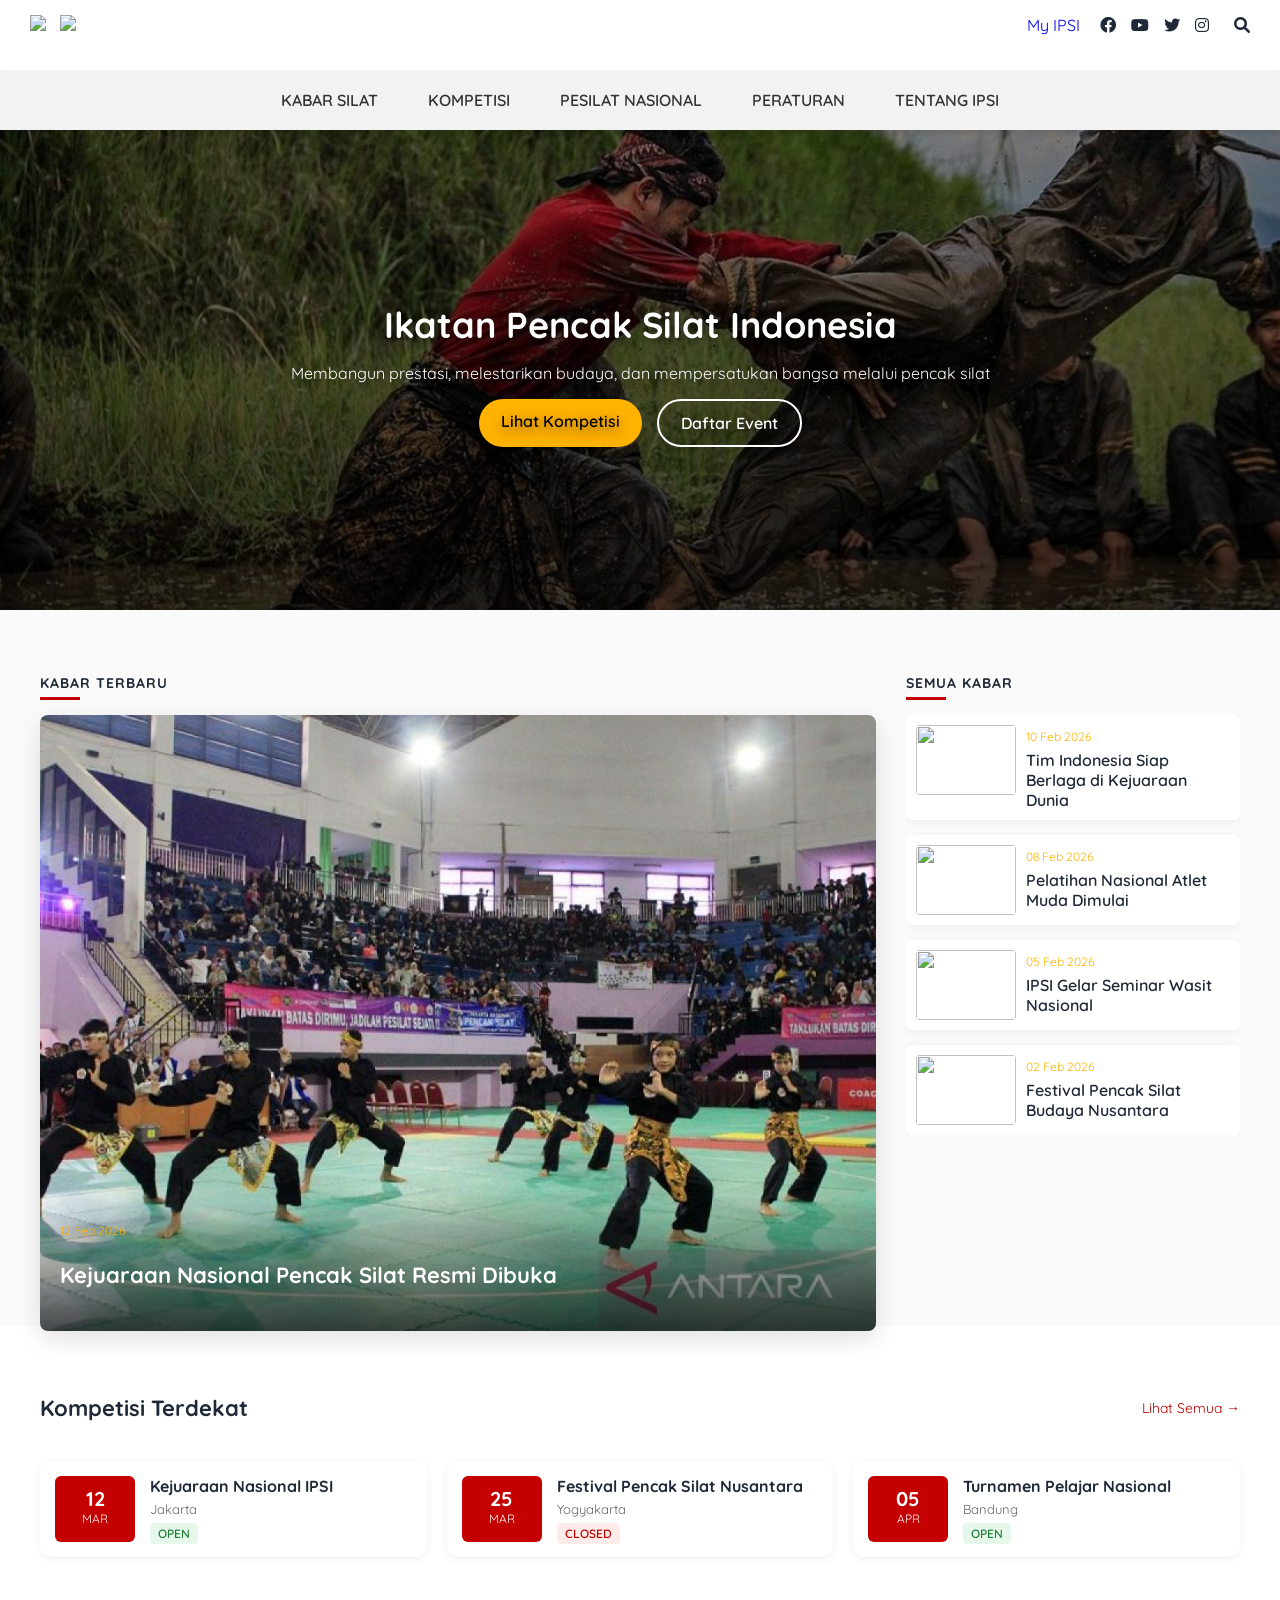
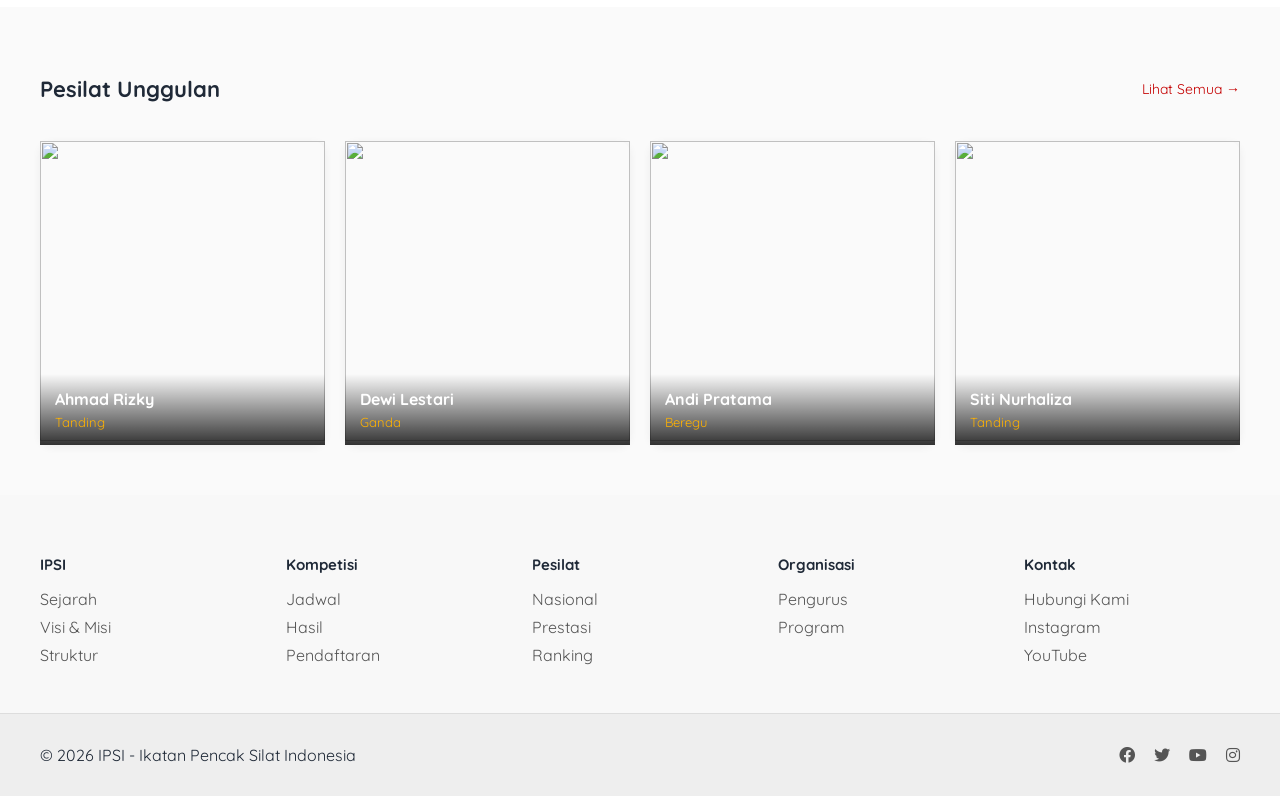
==== index.html @ 62f98698 "Add files via upload" ====
<!DOCTYPE html>
<html lang="en">
<head>
    <meta charset="UTF-8">
    <meta name="viewport" content="width=device-width, initial-scale=1.0">
    <title>IPSI - Ikatan Pencak Silat Indonesia</title>

    <!-- Font -->
    <link href="https://fonts.googleapis.com/css2?family=Quicksand:wght@400;600&display=swap" rel="stylesheet">

    <!-- CSS -->
    <link rel="stylesheet" href="style.css">

    <!-- Icon -->
    <link rel="stylesheet" href="https://cdnjs.cloudflare.com/ajax/libs/font-awesome/6.0.0-beta3/css/all.min.css">

    <!-- JS -->
    <script src="script.js" defer></script>
</head>
<body>

<!-- HEADER -->
<header class="main-header">
    <div class="logo-container">
        <img src="https://upload.wikimedia.org/wikipedia/commons/3/35/LogoIPSI_%281%29.png">
        <img src="https://upload.wikimedia.org/wikipedia/id/thumb/e/e7/PersilatLogo.gif/250px-PersilatLogo.gif">
    </div>

    <div class="header-links">
	
	
	    <div class="search-bar" id="search-bar">
        <input type="text" placeholder="Search...">
		<span id="search-close">✕</span>
    </div>
	
        <a href="#">My IPSI</a>

        <div class="social-icons">
            <i class="fab fa-facebook"></i>
            <i class="fab fa-youtube"></i>
            <i class="fab fa-twitter"></i>
            <i class="fab fa-instagram"></i>
            <i class="fas fa-search" id="search-icon"></i>
        </div>
    </div>
</header>



<!-- NAV -->
<header class="header-menu">
    <div class="nav-toggle" id="nav-toggle">
        <span></span>
        <span></span>
        <span></span>
    </div>

    <nav id="main-nav">
        <ul class="menu">
            <li><a href="#">KABAR SILAT</a></li>

            <li class="has-dropdown">
                <a href="#">KOMPETISI</a>
                <ul>
                    <li><a href="#">Jadwal Kompetisi</a></li>
                    <li><a href="#">Hasil Kompetisi</a></li>
                    <li><a href="#">Pendaftaran Event</a></li>
                </ul>
            </li>

            <li class="has-dropdown">
                <a href="#">PESILAT NASIONAL</a>
                <ul>
                    <li><a href="#">Tanding</a></li>
                    <li><a href="#">Ganda</a></li>
                    <li><a href="#">Beregu</a></li>
                </ul>
            </li>

            <li class="has-dropdown">
                <a href="#">PERATURAN</a>
                <ul>
                    <li><a href="#">Aturan</a></li>
                    <li><a href="#">Standar Teknik</a></li>
                </ul>
            </li>

            <li class="has-dropdown">
                <a href="#">TENTANG IPSI</a>
                <ul>
                    <li><a href="#">Sejarah</a></li>
                    <li><a href="#">Struktur</a></li>
                </ul>
            </li>
        </ul>
    </nav>
</header>


<section class="hero">

    <div class="hero-slide active" style="background-image: url('assets/images/hero/hero-image.jpg');"></div>
    <div class="hero-slide" style="background-image: url('assets/images/hero/hero-image-2.jpg');"></div>
	<div class="hero-slide" style="background-image: url('assets/images/hero/hero-image-3.jpg');"></div>
	<div class="hero-slide" style="background-image: url('assets/images/hero/hero-image-4.jpg');"></div>

    <div class="hero-overlay"></div>

    <div class="hero-content">
        <h1>Ikatan Pencak Silat Indonesia</h1>
        <p>Membangun prestasi, melestarikan budaya, dan mempersatukan bangsa melalui pencak silat</p>

        <div class="hero-buttons">
            <a href="#" class="btn primary">Lihat Kompetisi</a>
            <a href="#" class="btn secondary">Daftar Event</a>
        </div>
    </div>

</section>

<section class="kabar-section">
    <div class="container">

        <div class="kabar-grid">

            <!-- KIRI: KABAR TERBARU -->
            <div class="kabar-terbaru">
                <h3 class="sub-title">Kabar Terbaru</h3>

                <div class="kabar-main">
                    <img src="assets/images/berita/kejuaraan-jakarta-nasional-pencaksilat.jpg" alt="">
                    <div class="kabar-content">
                        <span class="kabar-date">12 Feb 2026</span>
                        <h3>Kejuaraan Nasional Pencak Silat Resmi Dibuka</h3>
                    </div>
                </div>
            </div>

            <!-- KANAN: SEMUA KABAR -->
            <div class="kabar-semua">
                <h3 class="sub-title">Semua Kabar</h3>

                <div class="kabar-list">

                    <div class="kabar-item">
                        <img src="https://picsum.photos/300/200" alt="">
                        <div>
                            <span class="kabar-date">10 Feb 2026</span>
                            <p>Tim Indonesia Siap Berlaga di Kejuaraan Dunia</p>
                        </div>
                    </div>

                    <div class="kabar-item">
                        <img src="https://picsum.photos/300/200" alt="">
                        <div>
                            <span class="kabar-date">08 Feb 2026</span>
                            <p>Pelatihan Nasional Atlet Muda Dimulai</p>
                        </div>
                    </div>

                    <div class="kabar-item">
                        <img src="https://picsum.photos/300/200" alt="">
                        <div>
                            <span class="kabar-date">05 Feb 2026</span>
                            <p>IPSI Gelar Seminar Wasit Nasional</p>
                        </div>
                    </div>

                    <div class="kabar-item">
                        <img src="https://picsum.photos/300/200" alt="">
                        <div>
                            <span class="kabar-date">02 Feb 2026</span>
                            <p>Festival Pencak Silat Budaya Nusantara</p>
                        </div>
                    </div>

                </div>

            </div>

        </div>

    </div>
</section>

<section class="kompetisi-section">
    <div class="container">

        <div class="section-header">
            <h2>Kompetisi Terdekat</h2>
            <a href="#" class="lihat-semua">Lihat Semua →</a>
        </div>

        <div class="kompetisi-grid">

            <!-- ITEM -->
            <div class="kompetisi-card">
                <div class="kompetisi-date">
                    <span>12</span>
                    <small>MAR</small>
                </div>

                <div class="kompetisi-info">
                    <h3>Kejuaraan Nasional IPSI</h3>
                    <p>Jakarta</p>
                    <span class="status open">OPEN</span>
                </div>
            </div>

            <div class="kompetisi-card">
                <div class="kompetisi-date">
                    <span>25</span>
                    <small>MAR</small>
                </div>

                <div class="kompetisi-info">
                    <h3>Festival Pencak Silat Nusantara</h3>
                    <p>Yogyakarta</p>
                    <span class="status closed">CLOSED</span>
                </div>
            </div>

            <div class="kompetisi-card">
                <div class="kompetisi-date">
                    <span>05</span>
                    <small>APR</small>
                </div>

                <div class="kompetisi-info">
                    <h3>Turnamen Pelajar Nasional</h3>
                    <p>Bandung</p>
                    <span class="status open">OPEN</span>
                </div>
            </div>

        </div>

    </div>
</section>

<section class="pesilat-section">
    <div class="container">

        <div class="section-header">
            <h2>Pesilat Unggulan</h2>
            <a href="#" class="lihat-semua">Lihat Semua →</a>
        </div>

        <div class="pesilat-grid">

            <div class="pesilat-card">
                <img src="https://picsum.photos/300/400?1" alt="">
                <div class="pesilat-info">
                    <h3>Ahmad Rizky</h3>
                    <p>Tanding</p>
                </div>
            </div>

            <div class="pesilat-card">
                <img src="https://picsum.photos/300/400?2" alt="">
                <div class="pesilat-info">
                    <h3>Dewi Lestari</h3>
                    <p>Ganda</p>
                </div>
            </div>

            <div class="pesilat-card">
                <img src="https://picsum.photos/300/400?3" alt="">
                <div class="pesilat-info">
                    <h3>Andi Pratama</h3>
                    <p>Beregu</p>
                </div>
            </div>

            <div class="pesilat-card">
                <img src="https://picsum.photos/300/400?4" alt="">
                <div class="pesilat-info">
                    <h3>Siti Nurhaliza</h3>
                    <p>Tanding</p>
                </div>
            </div>

        </div>

    </div>
</section>

<footer class="footer">

    <!-- TOP FOOTER -->
    <div class="footer-top">
        <div class="container footer-grid">

            <div>
                <h4>IPSI</h4>
                <ul>
                    <li><a href="#">Sejarah</a></li>
                    <li><a href="#">Visi & Misi</a></li>
                    <li><a href="#">Struktur</a></li>
                </ul>
            </div>

            <div>
                <h4>Kompetisi</h4>
                <ul>
                    <li><a href="#">Jadwal</a></li>
                    <li><a href="#">Hasil</a></li>
                    <li><a href="#">Pendaftaran</a></li>
                </ul>
            </div>

            <div>
                <h4>Pesilat</h4>
                <ul>
                    <li><a href="#">Nasional</a></li>
                    <li><a href="#">Prestasi</a></li>
                    <li><a href="#">Ranking</a></li>
                </ul>
            </div>

            <div>
                <h4>Organisasi</h4>
                <ul>
                    <li><a href="#">Pengurus</a></li>
                    <li><a href="#">Program</a></li>
                </ul>
            </div>

            <div>
                <h4>Kontak</h4>
                <ul>
                    <li><a href="#">Hubungi Kami</a></li>
                    <li><a href="#">Instagram</a></li>
                    <li><a href="#">YouTube</a></li>
                </ul>
            </div>

        </div>
    </div>

    <!-- BOTTOM FOOTER -->
    <div class="footer-bottom">
        <div class="container footer-bottom-content">

            <p>© 2026 IPSI - Ikatan Pencak Silat Indonesia</p>

            <div class="footer-social">
                <i class="fab fa-facebook"></i>
                <i class="fab fa-twitter"></i>
                <i class="fab fa-youtube"></i>
                <i class="fab fa-instagram"></i>
            </div>

        </div>
    </div>

</footer>


</body>
</html>
---- style.css ----
/* =========================
   DESIGN SYSTEM (NEW)
========================= */
:root{
  --brand-red:#c40000;
  --accent:#ffb200;
  --text:#1f2937;
  --muted:#6b7280;
  --bg:#fafafa;
  --surface:#ffffff;

  --radius:12px;
  --radius-sm:8px;

  --shadow-sm:0 2px 8px rgba(0,0,0,.06);
  --shadow-md:0 8px 24px rgba(0,0,0,.12);
}

/* GLOBAL POLISH */
body {
    color: var(--text);
}

.container {
    max-width: 1200px;
    margin: auto;
    padding: 0 16px;
}

h1 { font-size: 40px; }
h2 { font-size: 28px; }
h3 { font-size: 18px; }

a, button {
    transition: all .2s ease;
}


.btn {
    text-decoration: none !important;
}
/* =========================
   BASE
========================= */
body {
    font-family: 'Quicksand', sans-serif;
    margin: 0;
}

/* =========================
   HEADER ATAS
========================= */
.main-header {
    display: flex;
    justify-content: space-between;
    align-items: center;
    padding: 15px 30px;
    background: white;
    position: sticky;
    top: 0;
    z-index: 1000;
}

.logo-container img {
    width: 50px;
    margin-right: 10px;
}

.header-links {
    display: flex;
    align-items: center;
    gap: 15px;
}

.header-links a::after {
    content: none !important;
}

.header-links a {
    text-decoration: none !important;
}

.header-links a {
    margin-right: 5px;
}

.social-icons {
    display: flex;
    gap: 15px; /* jarak antar icon */
    align-items: center;
}

.social-icons i {
    font-size: 16px;
}

.header-links a:first-child::after {
    content: "|";
    margin-left: 15px;
    color: #ccc;
}

#search-icon {
    margin-left: 10px;
}

/* =========================
   MENU UTAMA
========================= */
.header-menu {
    background: #f2f2f2;
    padding: 10px;
    position: sticky;
    top: 70px;
    z-index: 999;

    display: flex;
    justify-content: center;

    box-shadow: 0 4px 6px rgba(0,0,0,0.1);
}

#main-nav {
    width: 100%;
    max-width: 1200px;
}

/* =========================
   MENU LIST
========================= */
.menu {
    display: flex;
    justify-content: center;
    list-style: none;
    gap: 20px;
    margin: 0;
    padding: 0;
}

.menu li {
    position: relative;
}

/* LINK */
.menu li a {
    text-decoration: none;
    padding: 10px 15px;
    display: block;
    color: #333;
    font-weight: 600;
    transition: all 0.2s ease;
}

/* HOVER MENU UTAMA */
.menu li a:hover {
    background-color: #333;
    color: #fff;
    border-radius: 5px;
}

/* =========================
   DROPDOWN (INTI)
========================= */
.has-dropdown ul {
    display: none;
    position: absolute;

    top: 100%;      /* WAJIB nempel */
    left: 0;

    background: #fff;
    list-style: none;
    padding: 6px 0;
    margin: 0;
    min-width: 200px;

    border-radius: 6px;
    box-shadow: 0 8px 16px rgba(0,0,0,0.12);

    z-index: 1000;
}

/* SHOW */
.has-dropdown:hover ul {
    display: block;
}

/* =========================
   CALLOUT SEGITIGA (MENEMPEL)
========================= */

/* SHADOW */
.has-dropdown ul::before {
    content: "";
    position: absolute;

    top: -8px;
    left: 30px;

    border-left: 8px solid transparent;
    border-right: 8px solid transparent;
    border-bottom: 8px solid rgba(0,0,0,0.12);
}

/* SEGITIGA PUTIH */
.has-dropdown ul::after {
    content: "";
    position: absolute;

    top: -6px;
    left: 30px;

    border-left: 6px solid transparent;
    border-right: 6px solid transparent;
    border-bottom: 6px solid #ffffff;
}

/* =========================
   ITEM DROPDOWN
========================= */
.has-dropdown ul li a {
    padding: 10px 16px;
    color: #333;
}

/* HOVER ORANGE */
.has-dropdown ul li a:hover {
    background-color: #ffb200;
    color: #000;
}

/* SEARCH BAR */

.search-bar {
    display: none;
}

.search-bar.active {
    display: block;
}

/* INPUT */
.search-bar input {
    width: 400px;
    padding: 8px 10px;

    border: 1px solid #ccc;
    border-radius: 4px;
    outline: none;

    font-size: 14px;
}

/* CLOSE BUTTON */
#search-close {
    margin-left: 10px;
    cursor: pointer;
    font-size: 18px;
}

/* =========================
   MOBILE
========================= */
.nav-toggle {
    display: none;
    flex-direction: column;
    cursor: pointer;
}

.nav-toggle span {
    width: 25px;
    height: 3px;
    background: black;
    margin: 3px 0;
}

@media (max-width: 768px) {

    .nav-toggle {
        display: flex;
    }

    #main-nav {
        display: none;
        flex-direction: column;
        background: #f2f2f2;
        position: absolute;
        top: 60px;
        left: 0;
        width: 100%;
    }

    #main-nav.active {
        display: flex;
    }

    .menu {
        flex-direction: column;
    }

    .menu li {
        width: 100%;
    }

    .menu li a {
        padding: 15px;
		 letter-spacing: 0.5px;
    }
	
	.menu li a.active {
		background-color: #ffb200;
		color: #000;
	}

    .has-dropdown ul {
        position: static;
        box-shadow: none;
        border-radius: 0;
    }

    .has-dropdown.active ul {
        display: block;
		border: 1px solid #eee;
    }

    /* MATIKAN SEGITIGA DI MOBILE */
    .has-dropdown ul::before,
    .has-dropdown ul::after {
        display: none;
    }
}


/* OVERLAY GELAP */
.hero-overlay {
    position: absolute;
    top:0; left:0; right:0; bottom:0;
    background: linear-gradient(180deg, rgba(0,0,0,.35), rgba(0,0,0,.7));
    z-index:2;
}

.hero-content h1 {
    font-size: 36px;
    margin-bottom: 15px;
}


/* BUTTON */
.hero-buttons {
    display: flex;
    justify-content: center;
    gap: 15px;
}

.btn {
    padding: 12px 22px;
    border-radius: 999px;
    font-weight: 600;
    box-shadow: var(--shadow-sm);
}

/* PRIMARY */
.btn.primary {
    background: #ffb200;
    color: #000;
}

.btn.primary:hover {
    background: #e09b00;
}

/* SECONDARY */
.btn.secondary {
    background: transparent;
    border: 2px solid white;
    color: white;
}

.btn.secondary:hover {
    background: white;
    color: black;
}

/* =========================
   RESPONSIVE HERO
========================= */
@media (max-width: 768px) {

    .hero-content h1 {
        font-size: 26px;
    }

    .hero-content p {
        font-size: 16px;
    }

    .hero-buttons {
        flex-direction: column;
    }
	
	.hero-content {
		position: relative;
		z-index: 3;
		max-width: 800px;
		padding: 20px;

		text-align: center;
		margin: auto;
		color: white;

		text-shadow: 0 4px 12px rgba(0,0,0,0.5);
	}
}

/* =========================
   HERO SLIDER
========================= */
.hero {
    position: relative;
    height: 500px;
    overflow: hidden;

    display: flex;
    align-items: center;
    justify-content: center;
}

/* SLIDE */
.hero-slide {
    position: absolute;
    top: 0;
    left: 0;
    right: 0;
    bottom: 0;

    background-size: cover;
    background-position: center;

    opacity: 0;
    transition: opacity 1s ease;
}

/* AKTIF */
.hero-slide.active {
    opacity: 1;
    z-index: 1;
}


/* CONTENT */
.hero-content {
    position: relative;
    z-index: 3;
    max-width: 800px;
    padding: 20px;

    text-align: center;
    margin: auto;
    color: white;

    text-shadow: 0 4px 12px rgba(0,0,0,0.5);
}

/* =========================
   KABAR SILAT V2
========================= */
.kabar-section {
    padding: 50px 20px;
    background: #fafafa;
}

.kabar-header h2 {
    text-align: center;
    margin-bottom: 30px;
}

.kabar-main {
    box-shadow: var(--shadow-md);
}

.kabar-item {
    box-shadow: var(--shadow-sm);
}

.kabar-item:hover {
    transform: translateY(-4px);
    box-shadow: var(--shadow-md);
}

.sub-title {
    font-size: 14px;
    font-weight: 700;
    text-transform: uppercase;
    letter-spacing: 1px;

    margin-bottom: 15px;
    padding-bottom: 8px;

    position: relative;
}

/* GARIS BAWAH */
.sub-title::after {
    content: "";
    position: absolute;
    left: 0;
    bottom: 0;

    width: 40px;
    height: 3px;

    background-color: #c40000; /* merah IPSI */
}

/* GRID */
.kabar-grid {
    display: grid;
    grid-template-columns: 2.5fr 1fr;
    gap: 30px;
}

.kabar-main {
    height: 100%;
    min-height: 400px;
}

.kabar-list {
    display: flex;
    flex-direction: column;
    gap: 15px;

    max-height: 450px;
    overflow-y: auto;
}

.kabar-list::-webkit-scrollbar {
    width: 6px;
}

.kabar-list::-webkit-scrollbar-thumb {
    background: #ddd;
    border-radius: 6px;
}

.kabar-main h3 {
    font-size: 22px;
}

/* =========================
   KABAR TERBARU
========================= */
.kabar-main {
    position: relative;
    border-radius: 8px;
    overflow: hidden;
}

.kabar-main img {
    width: 100%;
    height: 100%;
    object-fit: cover;
}

.kabar-content {
    position: absolute;
    bottom: 0;
    left: 0;
    right: 0;
    padding: 20px;

    background: linear-gradient(transparent, rgba(0,0,0,0.7));
    color: white;
}

/* =========================
   SEMUA KABAR
========================= */
.kabar-list {
    display: flex;
    flex-direction: column;
    gap: 15px;

    max-height: 500px;
    overflow-y: auto;
}

.kabar-item {
    display: flex;
    gap: 10px;
    background: white;
    padding: 10px;
    border-radius: 6px;
    transition: 0.2s;
    cursor: pointer;
}

.kabar-item:hover {
    transform: translateY(-3px);
}

.kabar-item img {
    width: 100px;
    height: 70px;
    object-fit: cover;
    border-radius: 4px;
}

.kabar-date {
    font-size: 12px;
    color: #ffb200;
}

.kabar-item p {
    margin: 5px 0 0;
    font-weight: 600;
}

/* =========================
   RESPONSIVE
========================= */
@media (max-width: 768px) {

    .kabar-grid {
        grid-template-columns: 1fr;
    }

    .kabar-list {
        max-height: none;
        overflow: visible;
    }
}

/* =========================
   RESPONSIVE
========================= */
@media (max-width: 768px) {

    .kabar-grid {
        grid-template-columns: 1fr;
    }

    .kabar-item {
        flex-direction: row;
    }
}

/* =========================
   KOMPETISI
========================= */
.kompetisi-section {
    padding: 50px 20px;
    background: white;
}

/* HEADER */
.section-header {
    display: flex;
    justify-content: space-between;
    align-items: center;
    margin-bottom: 20px;
}

.section-header h2 {
    font-size: 22px;
}

.lihat-semua {
    text-decoration: none;
    font-size: 14px;
    color: #c40000;
}

/* GRID */
.kompetisi-grid {
    display: grid;
    grid-template-columns: repeat(3, 1fr);
    gap: 20px;
}

/* CARD */
.kompetisi-card {
    display: flex;
    gap: 15px;
    padding: 15px;
    border-radius: var(--radius);
    background: var(--surface);
    box-shadow: var(--shadow-sm);
    transition: 0.2s;
}

.kompetisi-card:hover {
    transform: translateY(-6px);
    box-shadow: var(--shadow-md);
}

/* DATE BOX */
.kompetisi-date {
    background: #c40000;
    color: white;
    text-align: center;
    padding: 10px;
    border-radius: 6px;
    min-width: 60px;
}

.kompetisi-date span {
    font-size: 20px;
    font-weight: bold;
}

.kompetisi-date small {
    display: block;
    font-size: 12px;
}

/* INFO */
.kompetisi-info h3 {
    margin: 0;
    font-size: 16px;
}

.kompetisi-info p {
    margin: 5px 0;
    font-size: 13px;
    color: #666;
}

/* STATUS */
.status {
    font-size: 12px;
    padding: 3px 8px;
    border-radius: 4px;
    font-weight: 600;
}

.status.open {
    background: #e6f7ec;
    color: #1e7e34;
}

.status.closed {
    background: #fdecea;
    color: #c40000;
}

/* =========================
   RESPONSIVE
========================= */
@media (max-width: 768px) {

    .kompetisi-grid {
        grid-template-columns: 1fr;
    }

    .section-header {
        flex-direction: column;
        align-items: flex-start;
        gap: 10px;
    }
}

/* =========================
   PESILAT
========================= */
.pesilat-section {
    padding: 50px 20px;
    background: #fafafa;
}

/* GRID */
.pesilat-grid {
    display: grid;
    grid-template-columns: repeat(4, 1fr);
    gap: 20px;
}

/* CARD */
.pesilat-card {
    border-radius: var(--radius);
    box-shadow: var(--shadow-sm);
}

.pesilat-card {
    position: relative;
}

.pesilat-card:hover {
    box-shadow: var(--shadow-md);
}

/* IMAGE */
.pesilat-card img {
    width: 100%;
    height: 300px;
    object-fit: cover;
    transition: 0.3s;
}

/* OVERLAY INFO */
.pesilat-info {
    position: absolute;
    bottom: 0;
    left: 0;
    right: 0;
    padding: 15px;

    background: linear-gradient(transparent, rgba(0,0,0,0.8));
    color: white;
}

/* TEXT */
.pesilat-info h3 {
    margin: 0;
    font-size: 16px;
}

.pesilat-info p {
    margin: 5px 0 0;
    font-size: 13px;
    color: #ffb200;
}

/* HOVER EFFECT */
.pesilat-card:hover img {
    transform: scale(1.05);
}

/* =========================
   RESPONSIVE
========================= */
@media (max-width: 768px) {

    .pesilat-grid {
        grid-template-columns: 1fr 1fr;
    }

    .pesilat-card img {
        height: 250px;
    }
}

/* =========================
   FOOTER
========================= */
.footer {
    background: #f8f8f8;
}

/* TOP */
.footer-top {
    padding: 40px 20px;
}

.footer-grid {
    display: grid;
    grid-template-columns: repeat(5, 1fr);
    gap: 30px;
}

.footer ul li a:hover {
    padding-left: 4px;
}

/* TITLE */
.footer h4 {
    margin-bottom: 15px;
    font-size: 15px;
}

/* LIST */
.footer ul {
    list-style: none;
    padding: 0;
    margin: 0;
}

.footer ul li {
    margin-bottom: 8px;
}

.footer ul li a {
    text-decoration: none;
    color: #555;
}

.footer ul li a:hover {
    color: #c40000;
}

/* BOTTOM */
.footer-bottom {
    border-top: 1px solid #ddd;
    padding: 15px 20px;
    background: #eee;
}

.footer-bottom-content {
    display: flex;
    justify-content: space-between;
    align-items: center;
}

/* SOCIAL */
.footer-social i {
    margin-left: 15px;
    cursor: pointer;
    color: #555;
}

.footer-social i:hover {
    color: #c40000;
}

/* =========================
   RESPONSIVE
========================= */
@media (max-width: 768px) {

    .footer-grid {
        grid-template-columns: 1fr 1fr;
    }

    .footer-bottom-content {
        flex-direction: column;
        gap: 10px;
        text-align: center;
    }
}
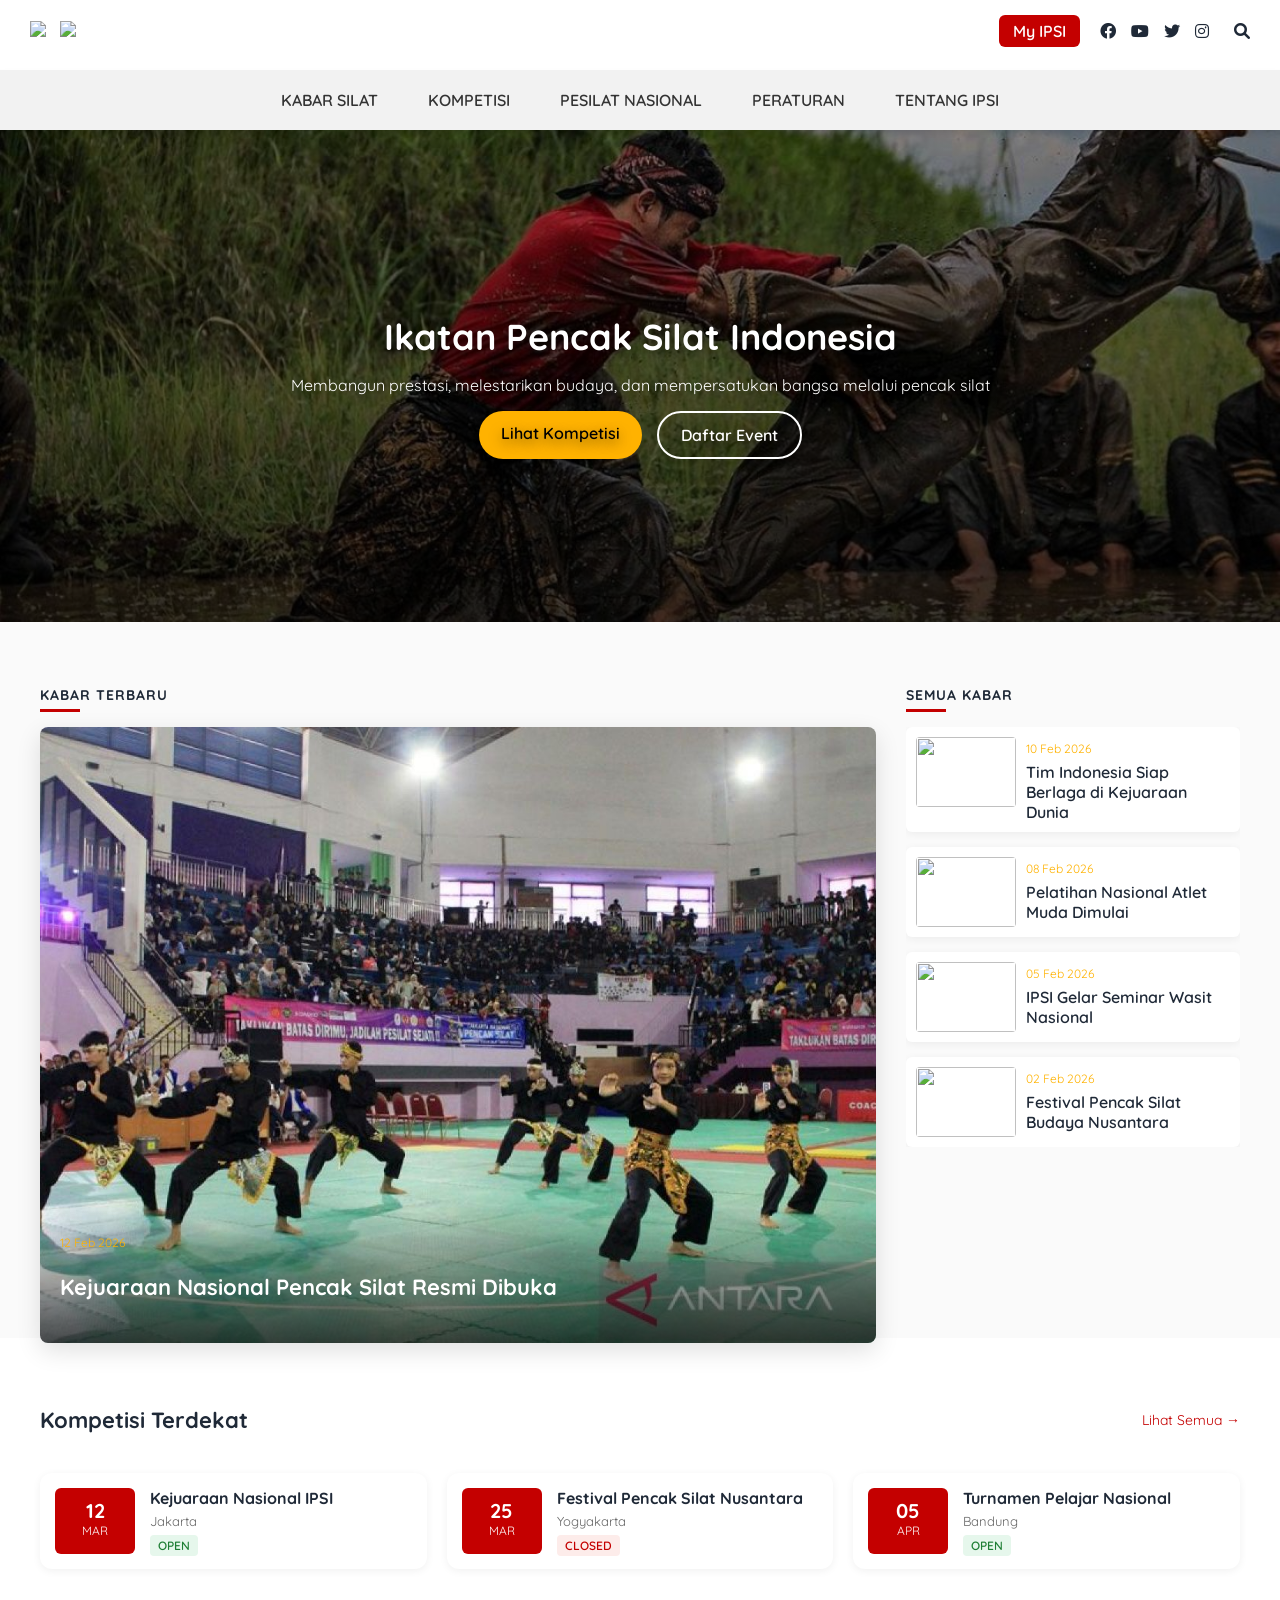
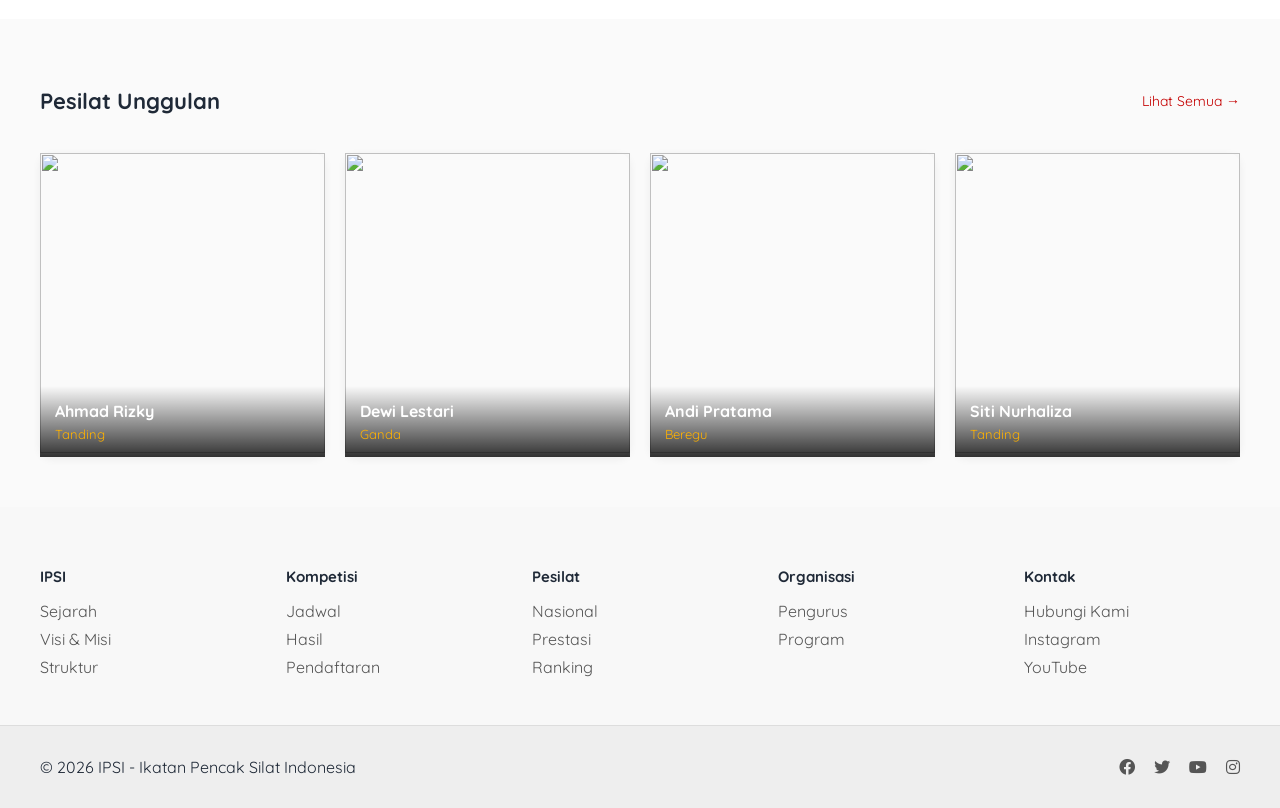
==== commit 7d420bc8: "Add files via upload" ====
--- a/index.html
+++ b/index.html
@@ -4,18 +4,10 @@
     <meta charset="UTF-8">
     <meta name="viewport" content="width=device-width, initial-scale=1.0">
     <title>IPSI - Ikatan Pencak Silat Indonesia</title>
-
-    <!-- Font -->
     <link href="https://fonts.googleapis.com/css2?family=Quicksand:wght@400;600&display=swap" rel="stylesheet">
-
-    <!-- CSS -->
-    <link rel="stylesheet" href="style.css">
-
-    <!-- Icon -->
+    <link rel="stylesheet" href="css/base/style.css">
     <link rel="stylesheet" href="https://cdnjs.cloudflare.com/ajax/libs/font-awesome/6.0.0-beta3/css/all.min.css">
-
-    <!-- JS -->
-    <script src="script.js" defer></script>
+    <script src="js/main/main.js" defer></script>
 </head>
 <body>
 
@@ -34,7 +26,7 @@
 		<span id="search-close">✕</span>
     </div>
 	
-        <a href="#">My IPSI</a>
+        <a href="login.html" class="my-ipsi-btn">My IPSI</a>
 
         <div class="social-icons">
             <i class="fab fa-facebook"></i>
--- a/css/base/style.css
+++ b/css/base/style.css
@@ -0,0 +1,939 @@
+/* =========================
+   DESIGN SYSTEM (NEW)
+========================= */
+:root{
+  --brand-red:#c40000;
+  --accent:#ffb200;
+  --text:#1f2937;
+  --muted:#6b7280;
+  --bg:#fafafa;
+  --surface:#ffffff;
+
+  --radius:12px;
+  --radius-sm:8px;
+
+  --shadow-sm:0 2px 8px rgba(0,0,0,.06);
+  --shadow-md:0 8px 24px rgba(0,0,0,.12);
+}
+
+/* GLOBAL POLISH */
+body {
+    color: var(--text);
+}
+
+.container {
+    max-width: 1200px;
+    margin: auto;
+    padding: 0 16px;
+}
+
+h1 { font-size: 40px; }
+h2 { font-size: 28px; }
+h3 { font-size: 18px; }
+
+a, button {
+    transition: all .2s ease;
+}
+
+
+.btn {
+    text-decoration: none !important;
+}
+/* =========================
+   BASE
+========================= */
+body {
+    font-family: 'Quicksand', sans-serif;
+    margin: 0;
+}
+
+/* =========================
+   HEADER ATAS
+========================= */
+.main-header {
+    display: flex;
+    justify-content: space-between;
+    align-items: center;
+    padding: 15px 30px;
+    background: white;
+    position: sticky;
+    top: 0;
+    z-index: 1000;
+}
+
+.logo-container img {
+    width: 50px;
+    margin-right: 10px;
+}
+
+.header-links {
+    display: flex;
+    align-items: center;
+    gap: 15px;
+}
+
+.header-links a::after {
+    content: none !important;
+}
+
+.header-links a {
+    text-decoration: none !important;
+}
+
+.header-links a {
+    margin-right: 5px;
+}
+
+.social-icons {
+    display: flex;
+    gap: 15px; /* jarak antar icon */
+    align-items: center;
+}
+
+.social-icons i {
+    font-size: 16px;
+}
+
+.header-links a:first-child::after {
+    content: "|";
+    margin-left: 15px;
+    color: #ccc;
+}
+
+#search-icon {
+    margin-left: 10px;
+}
+
+/* =========================
+   MENU UTAMA
+========================= */
+.header-menu {
+    background: #f2f2f2;
+    padding: 10px;
+    position: sticky;
+    top: 70px;
+    z-index: 999;
+
+    display: flex;
+    justify-content: center;
+
+    box-shadow: 0 4px 6px rgba(0,0,0,0.1);
+}
+
+#main-nav {
+    width: 100%;
+    max-width: 1200px;
+}
+
+/* =========================
+   MENU LIST
+========================= */
+.menu {
+    display: flex;
+    justify-content: center;
+    list-style: none;
+    gap: 20px;
+    margin: 0;
+    padding: 0;
+}
+
+.menu li {
+    position: relative;
+}
+
+/* LINK */
+.menu li a {
+    text-decoration: none;
+    padding: 10px 15px;
+    display: block;
+    color: #333;
+    font-weight: 600;
+    transition: all 0.2s ease;
+}
+
+/* HOVER MENU UTAMA */
+.menu li a:hover {
+    background-color: #333;
+    color: #fff;
+    border-radius: 5px;
+}
+
+/* =========================
+   DROPDOWN (INTI)
+========================= */
+.has-dropdown ul {
+    display: none;
+    position: absolute;
+
+    top: 100%;      /* WAJIB nempel */
+    left: 0;
+
+    background: #fff;
+    list-style: none;
+    padding: 6px 0;
+    margin: 0;
+    min-width: 200px;
+
+    border-radius: 6px;
+    box-shadow: 0 8px 16px rgba(0,0,0,0.12);
+
+    z-index: 1000;
+}
+
+/* SHOW */
+.has-dropdown:hover ul {
+    display: block;
+}
+
+/* =========================
+   CALLOUT SEGITIGA (MENEMPEL)
+========================= */
+
+/* SHADOW */
+.has-dropdown ul::before {
+    content: "";
+    position: absolute;
+
+    top: -8px;
+    left: 30px;
+
+    border-left: 8px solid transparent;
+    border-right: 8px solid transparent;
+    border-bottom: 8px solid rgba(0,0,0,0.12);
+}
+
+/* SEGITIGA PUTIH */
+.has-dropdown ul::after {
+    content: "";
+    position: absolute;
+
+    top: -6px;
+    left: 30px;
+
+    border-left: 6px solid transparent;
+    border-right: 6px solid transparent;
+    border-bottom: 6px solid #ffffff;
+}
+
+/* =========================
+   ITEM DROPDOWN
+========================= */
+.has-dropdown ul li a {
+    padding: 10px 16px;
+    color: #333;
+}
+
+/* HOVER ORANGE */
+.has-dropdown ul li a:hover {
+    background-color: #ffb200;
+    color: #000;
+}
+
+/* SEARCH BAR */
+
+.search-bar {
+    display: none;
+}
+
+.search-bar.active {
+    display: block;
+}
+
+/* INPUT */
+.search-bar input {
+    width: 400px;
+    padding: 8px 10px;
+
+    border: 1px solid #ccc;
+    border-radius: 4px;
+    outline: none;
+
+    font-size: 14px;
+}
+
+/* CLOSE BUTTON */
+#search-close {
+    margin-left: 10px;
+    cursor: pointer;
+    font-size: 18px;
+}
+
+/* =========================
+   MOBILE
+========================= */
+.nav-toggle {
+    display: none;
+    flex-direction: column;
+    cursor: pointer;
+}
+
+.nav-toggle span {
+    width: 25px;
+    height: 3px;
+    background: black;
+    margin: 3px 0;
+}
+
+@media (max-width: 768px) {
+
+    .nav-toggle {
+        display: flex;
+    }
+
+    #main-nav {
+        display: none;
+        flex-direction: column;
+        background: #f2f2f2;
+        position: absolute;
+        top: 60px;
+        left: 0;
+        width: 100%;
+    }
+
+    #main-nav.active {
+        display: flex;
+    }
+
+    .menu {
+        flex-direction: column;
+    }
+
+    .menu li {
+        width: 100%;
+    }
+
+    .menu li a {
+        padding: 15px;
+		 letter-spacing: 0.5px;
+    }
+	
+	.menu li a.active {
+		background-color: #ffb200;
+		color: #000;
+	}
+
+    .has-dropdown ul {
+        position: static;
+        box-shadow: none;
+        border-radius: 0;
+    }
+
+    .has-dropdown.active ul {
+        display: block;
+		border: 1px solid #eee;
+    }
+
+    /* MATIKAN SEGITIGA DI MOBILE */
+    .has-dropdown ul::before,
+    .has-dropdown ul::after {
+        display: none;
+    }
+}
+
+
+/* OVERLAY GELAP */
+.hero-overlay {
+    position: absolute;
+    top:0; left:0; right:0; bottom:0;
+    background: linear-gradient(180deg, rgba(0,0,0,.35), rgba(0,0,0,.7));
+    z-index:2;
+}
+
+.hero-content h1 {
+    font-size: 36px;
+    margin-bottom: 15px;
+}
+
+
+/* BUTTON */
+.hero-buttons {
+    display: flex;
+    justify-content: center;
+    gap: 15px;
+}
+
+.btn {
+    padding: 12px 22px;
+    border-radius: 999px;
+    font-weight: 600;
+    box-shadow: var(--shadow-sm);
+}
+
+/* PRIMARY */
+.btn.primary {
+    background: #ffb200;
+    color: #000;
+}
+
+.btn.primary:hover {
+    background: #e09b00;
+}
+
+/* SECONDARY */
+.btn.secondary {
+    background: transparent;
+    border: 2px solid white;
+    color: white;
+}
+
+.btn.secondary:hover {
+    background: white;
+    color: black;
+}
+
+/* =========================
+   RESPONSIVE HERO
+========================= */
+@media (max-width: 768px) {
+
+    .hero-content h1 {
+        font-size: 26px;
+    }
+
+    .hero-content p {
+        font-size: 16px;
+    }
+
+    .hero-buttons {
+        flex-direction: column;
+    }
+	
+	.hero-content {
+		position: relative;
+		z-index: 3;
+		max-width: 800px;
+		padding: 20px;
+
+		text-align: center;
+		margin: auto;
+		color: white;
+
+		text-shadow: 0 4px 12px rgba(0,0,0,0.5);
+	}
+}
+
+/* =========================
+   HERO SLIDER
+========================= */
+.hero {
+    position: relative;
+    height: 500px;
+    overflow: hidden;
+
+    display: flex;
+    align-items: center;
+    justify-content: center;
+}
+
+/* SLIDE */
+.hero-slide {
+    position: absolute;
+    top: 0;
+    left: 0;
+    right: 0;
+    bottom: 0;
+
+    background-size: cover;
+    background-position: center;
+
+    opacity: 0;
+    transition: opacity 1s ease;
+}
+
+/* AKTIF */
+.hero-slide.active {
+    opacity: 1;
+    z-index: 1;
+}
+
+
+/* CONTENT */
+.hero-content {
+    position: relative;
+    z-index: 3;
+    max-width: 800px;
+    padding: 20px;
+
+    text-align: center;
+    margin: auto;
+    color: white;
+
+    text-shadow: 0 4px 12px rgba(0,0,0,0.5);
+}
+
+/* =========================
+   KABAR SILAT V2
+========================= */
+.kabar-section {
+    padding: 50px 20px;
+    background: #fafafa;
+}
+
+.kabar-header h2 {
+    text-align: center;
+    margin-bottom: 30px;
+}
+
+.kabar-main {
+    box-shadow: var(--shadow-md);
+}
+
+.kabar-item {
+    box-shadow: var(--shadow-sm);
+}
+
+.kabar-item:hover {
+    transform: translateY(-4px);
+    box-shadow: var(--shadow-md);
+}
+
+.sub-title {
+    font-size: 14px;
+    font-weight: 700;
+    text-transform: uppercase;
+    letter-spacing: 1px;
+
+    margin-bottom: 15px;
+    padding-bottom: 8px;
+
+    position: relative;
+}
+
+/* GARIS BAWAH */
+.sub-title::after {
+    content: "";
+    position: absolute;
+    left: 0;
+    bottom: 0;
+
+    width: 40px;
+    height: 3px;
+
+    background-color: #c40000; /* merah IPSI */
+}
+
+/* GRID */
+.kabar-grid {
+    display: grid;
+    grid-template-columns: 2.5fr 1fr;
+    gap: 30px;
+}
+
+.kabar-main {
+    height: 100%;
+    min-height: 400px;
+}
+
+.kabar-list {
+    display: flex;
+    flex-direction: column;
+    gap: 15px;
+
+    max-height: 450px;
+    overflow-y: auto;
+}
+
+.kabar-list::-webkit-scrollbar {
+    width: 6px;
+}
+
+.kabar-list::-webkit-scrollbar-thumb {
+    background: #ddd;
+    border-radius: 6px;
+}
+
+.kabar-main h3 {
+    font-size: 22px;
+}
+
+/* =========================
+   KABAR TERBARU
+========================= */
+.kabar-main {
+    position: relative;
+    border-radius: 8px;
+    overflow: hidden;
+}
+
+.kabar-main img {
+    width: 100%;
+    height: 100%;
+    object-fit: cover;
+}
+
+.kabar-content {
+    position: absolute;
+    bottom: 0;
+    left: 0;
+    right: 0;
+    padding: 20px;
+
+    background: linear-gradient(transparent, rgba(0,0,0,0.7));
+    color: white;
+}
+
+/* =========================
+   SEMUA KABAR
+========================= */
+.kabar-list {
+    display: flex;
+    flex-direction: column;
+    gap: 15px;
+
+    max-height: 500px;
+    overflow-y: auto;
+}
+
+.kabar-item {
+    display: flex;
+    gap: 10px;
+    background: white;
+    padding: 10px;
+    border-radius: 6px;
+    transition: 0.2s;
+    cursor: pointer;
+}
+
+.kabar-item:hover {
+    transform: translateY(-3px);
+}
+
+.kabar-item img {
+    width: 100px;
+    height: 70px;
+    object-fit: cover;
+    border-radius: 4px;
+}
+
+.kabar-date {
+    font-size: 12px;
+    color: #ffb200;
+}
+
+.kabar-item p {
+    margin: 5px 0 0;
+    font-weight: 600;
+}
+
+/* =========================
+   RESPONSIVE
+========================= */
+@media (max-width: 768px) {
+
+    .kabar-grid {
+        grid-template-columns: 1fr;
+    }
+
+    .kabar-list {
+        max-height: none;
+        overflow: visible;
+    }
+}
+
+/* =========================
+   RESPONSIVE
+========================= */
+@media (max-width: 768px) {
+
+    .kabar-grid {
+        grid-template-columns: 1fr;
+    }
+
+    .kabar-item {
+        flex-direction: row;
+    }
+}
+
+/* =========================
+   KOMPETISI
+========================= */
+.kompetisi-section {
+    padding: 50px 20px;
+    background: white;
+}
+
+/* HEADER */
+.section-header {
+    display: flex;
+    justify-content: space-between;
+    align-items: center;
+    margin-bottom: 20px;
+}
+
+.section-header h2 {
+    font-size: 22px;
+}
+
+.lihat-semua {
+    text-decoration: none;
+    font-size: 14px;
+    color: #c40000;
+}
+
+/* GRID */
+.kompetisi-grid {
+    display: grid;
+    grid-template-columns: repeat(3, 1fr);
+    gap: 20px;
+}
+
+/* CARD */
+.kompetisi-card {
+    display: flex;
+    gap: 15px;
+    padding: 15px;
+    border-radius: var(--radius);
+    background: var(--surface);
+    box-shadow: var(--shadow-sm);
+    transition: 0.2s;
+}
+
+.kompetisi-card:hover {
+    transform: translateY(-6px);
+    box-shadow: var(--shadow-md);
+}
+
+/* DATE BOX */
+.kompetisi-date {
+    background: #c40000;
+    color: white;
+    text-align: center;
+    padding: 10px;
+    border-radius: 6px;
+    min-width: 60px;
+}
+
+.kompetisi-date span {
+    font-size: 20px;
+    font-weight: bold;
+}
+
+.kompetisi-date small {
+    display: block;
+    font-size: 12px;
+}
+
+/* INFO */
+.kompetisi-info h3 {
+    margin: 0;
+    font-size: 16px;
+}
+
+.kompetisi-info p {
+    margin: 5px 0;
+    font-size: 13px;
+    color: #666;
+}
+
+/* STATUS */
+.status {
+    font-size: 12px;
+    padding: 3px 8px;
+    border-radius: 4px;
+    font-weight: 600;
+}
+
+.status.open {
+    background: #e6f7ec;
+    color: #1e7e34;
+}
+
+.status.closed {
+    background: #fdecea;
+    color: #c40000;
+}
+
+/* =========================
+   RESPONSIVE
+========================= */
+@media (max-width: 768px) {
+
+    .kompetisi-grid {
+        grid-template-columns: 1fr;
+    }
+
+    .section-header {
+        flex-direction: column;
+        align-items: flex-start;
+        gap: 10px;
+    }
+}
+
+/* =========================
+   PESILAT
+========================= */
+.pesilat-section {
+    padding: 50px 20px;
+    background: #fafafa;
+}
+
+/* GRID */
+.pesilat-grid {
+    display: grid;
+    grid-template-columns: repeat(4, 1fr);
+    gap: 20px;
+}
+
+/* CARD */
+.pesilat-card {
+    border-radius: var(--radius);
+    box-shadow: var(--shadow-sm);
+}
+
+.pesilat-card {
+    position: relative;
+}
+
+.pesilat-card:hover {
+    box-shadow: var(--shadow-md);
+}
+
+/* IMAGE */
+.pesilat-card img {
+    width: 100%;
+    height: 300px;
+    object-fit: cover;
+    transition: 0.3s;
+}
+
+/* OVERLAY INFO */
+.pesilat-info {
+    position: absolute;
+    bottom: 0;
+    left: 0;
+    right: 0;
+    padding: 15px;
+
+    background: linear-gradient(transparent, rgba(0,0,0,0.8));
+    color: white;
+}
+
+/* TEXT */
+.pesilat-info h3 {
+    margin: 0;
+    font-size: 16px;
+}
+
+.pesilat-info p {
+    margin: 5px 0 0;
+    font-size: 13px;
+    color: #ffb200;
+}
+
+/* HOVER EFFECT */
+.pesilat-card:hover img {
+    transform: scale(1.05);
+}
+
+/* =========================
+   RESPONSIVE
+========================= */
+@media (max-width: 768px) {
+
+    .pesilat-grid {
+        grid-template-columns: 1fr 1fr;
+    }
+
+    .pesilat-card img {
+        height: 250px;
+    }
+}
+
+/* =========================
+   FOOTER
+========================= */
+.footer {
+    background: #f8f8f8;
+}
+
+/* TOP */
+.footer-top {
+    padding: 40px 20px;
+}
+
+.footer-grid {
+    display: grid;
+    grid-template-columns: repeat(5, 1fr);
+    gap: 30px;
+}
+
+.footer ul li a:hover {
+    padding-left: 4px;
+}
+
+/* TITLE */
+.footer h4 {
+    margin-bottom: 15px;
+    font-size: 15px;
+}
+
+/* LIST */
+.footer ul {
+    list-style: none;
+    padding: 0;
+    margin: 0;
+}
+
+.footer ul li {
+    margin-bottom: 8px;
+}
+
+.footer ul li a {
+    text-decoration: none;
+    color: #555;
+}
+
+.footer ul li a:hover {
+    color: #c40000;
+}
+
+/* BOTTOM */
+.footer-bottom {
+    border-top: 1px solid #ddd;
+    padding: 15px 20px;
+    background: #eee;
+}
+
+.footer-bottom-content {
+    display: flex;
+    justify-content: space-between;
+    align-items: center;
+}
+
+/* SOCIAL */
+.footer-social i {
+    margin-left: 15px;
+    cursor: pointer;
+    color: #555;
+}
+
+.footer-social i:hover {
+    color: #c40000;
+}
+
+/* RESPONSIVE */
+@media (max-width: 768px) {
+
+    .footer-grid {
+        grid-template-columns: 1fr 1fr;
+    }
+
+    .footer-bottom-content {
+        flex-direction: column;
+        gap: 10px;
+        text-align: center;
+    }
+}
+
+/* Web App */
+.my-ipsi-btn {
+    background: #c40000;
+    color: #fff !important;
+    padding: 6px 14px;
+    border-radius: 6px;
+    font-weight: 600;
+}
+
+.my-ipsi-btn:hover {
+    background: #a00000;
+}
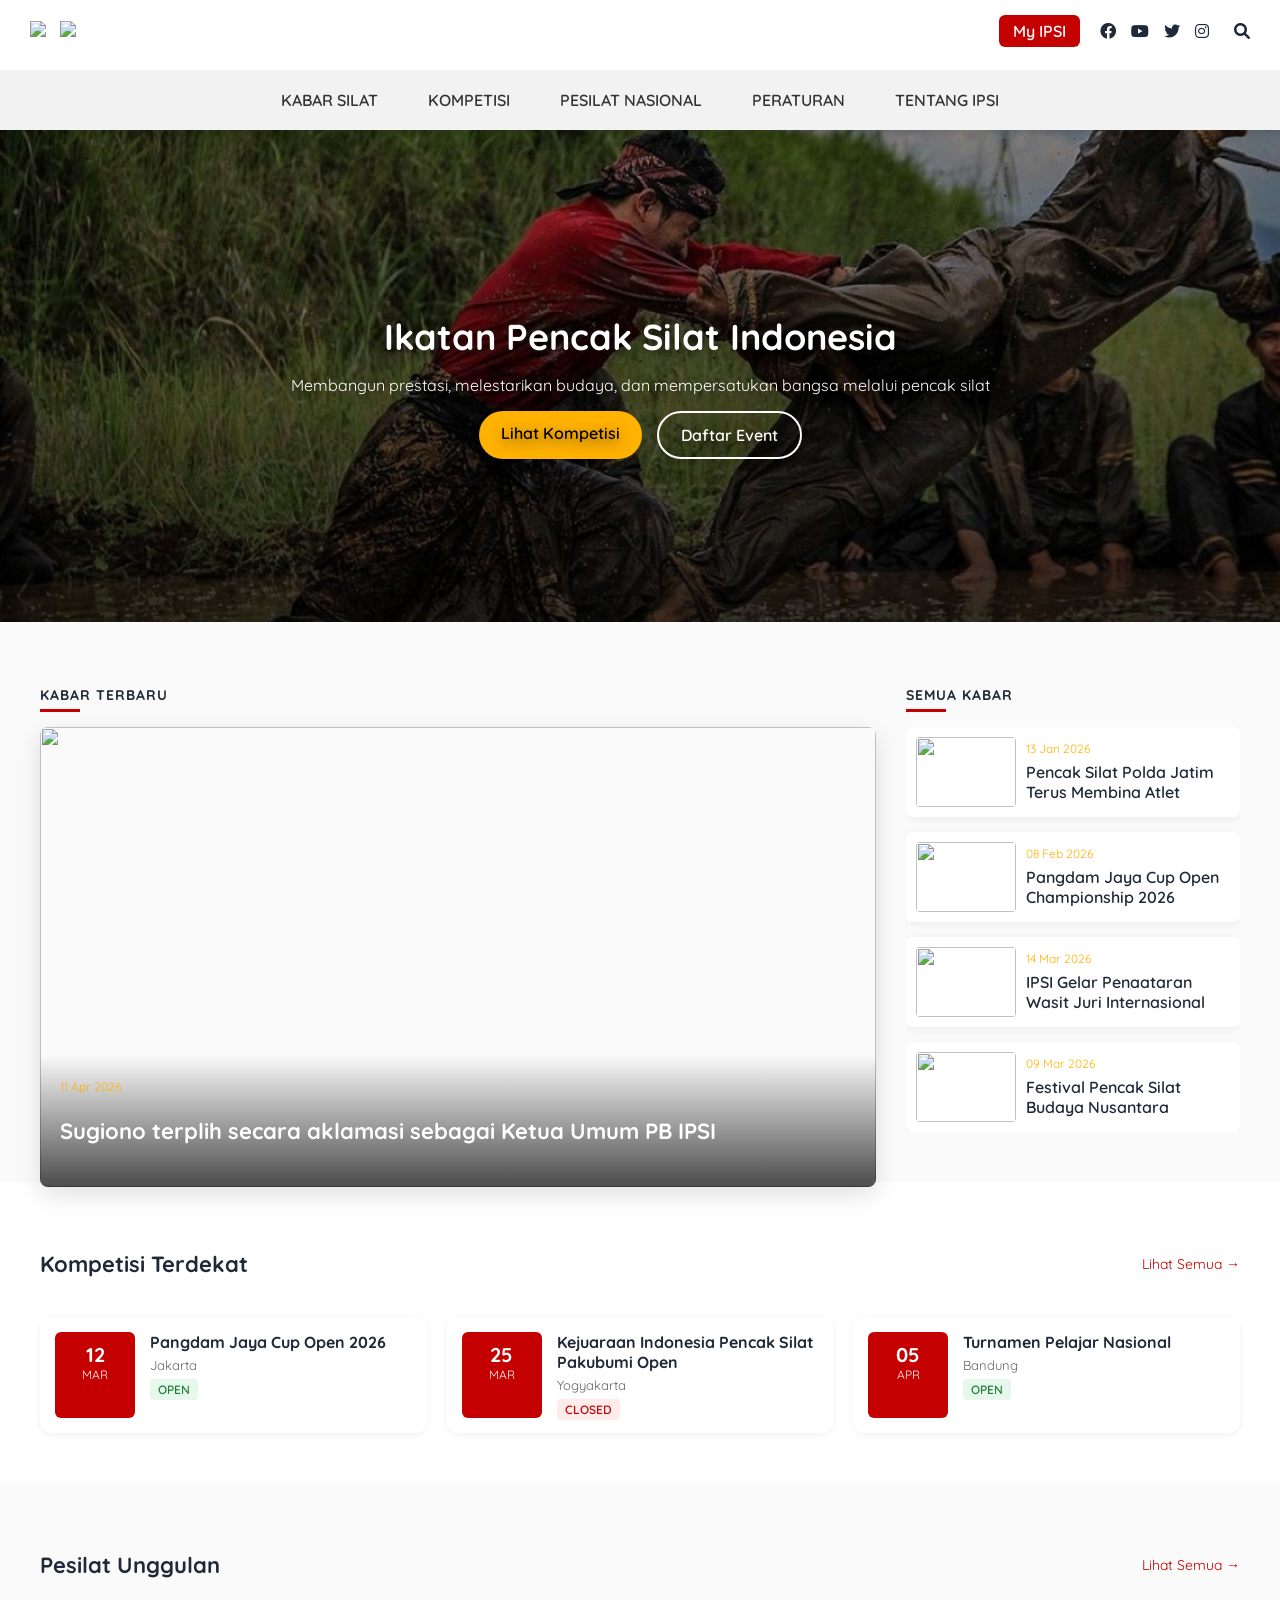
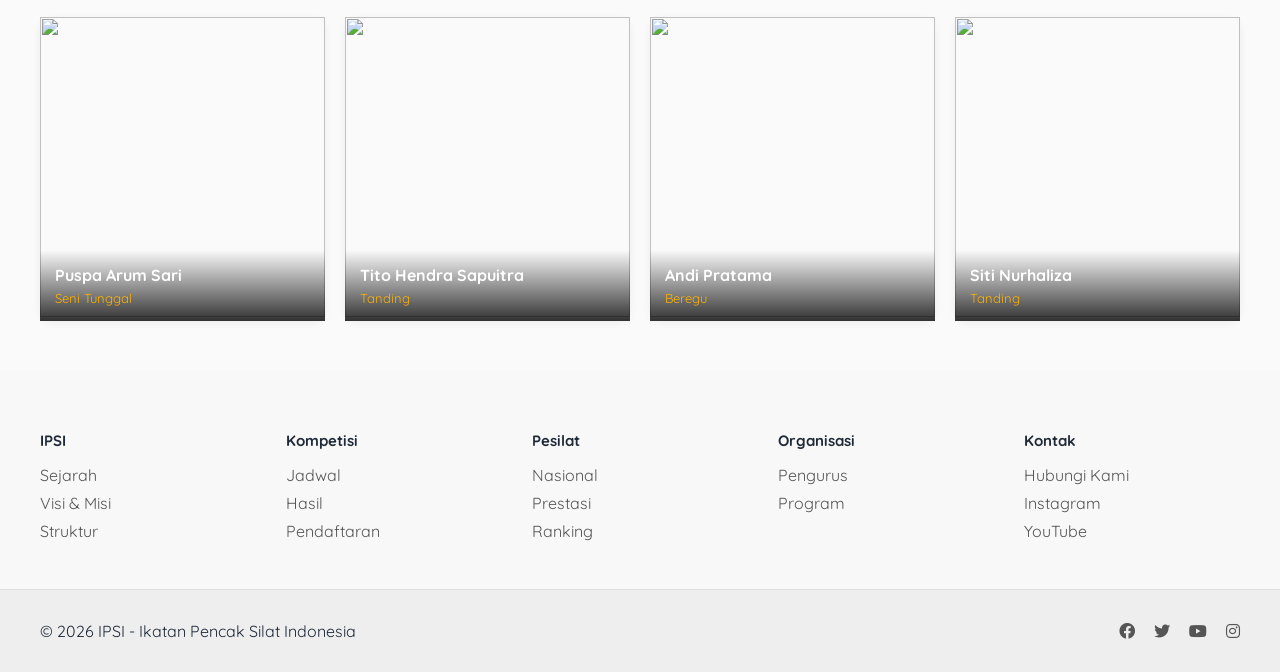
==== commit 0fcf9dc1: "Add files via upload" ====
--- a/index.html
+++ b/index.html
@@ -121,10 +121,10 @@
                 <h3 class="sub-title">Kabar Terbaru</h3>
 
                 <div class="kabar-main">
-                    <img src="assets/images/berita/kejuaraan-jakarta-nasional-pencaksilat.jpg" alt="">
+                    <img src="assets/images/berita/ketum-pb-ipsi.jpg" alt="">
                     <div class="kabar-content">
-                        <span class="kabar-date">12 Feb 2026</span>
-                        <h3>Kejuaraan Nasional Pencak Silat Resmi Dibuka</h3>
+                        <span class="kabar-date">11 Apr 2026</span>
+                        <h3>Sugiono terplih secara aklamasi sebagai Ketua Umum PB IPSI</h3>
                     </div>
                 </div>
             </div>
@@ -136,33 +136,33 @@
                 <div class="kabar-list">
 
                     <div class="kabar-item">
-                        <img src="https://picsum.photos/300/200" alt="">
+                        <img src="assets/images/berita/news-3.jpg" alt="">
                         <div>
-                            <span class="kabar-date">10 Feb 2026</span>
-                            <p>Tim Indonesia Siap Berlaga di Kejuaraan Dunia</p>
+                            <span class="kabar-date">13 Jan 2026</span>
+                            <p>Pencak Silat Polda Jatim Terus Membina Atlet</p>
                         </div>
                     </div>
 
                     <div class="kabar-item">
-                        <img src="https://picsum.photos/300/200" alt="">
+                        <img src="assets/images/berita/news-1.jpg" alt="">
                         <div>
                             <span class="kabar-date">08 Feb 2026</span>
-                            <p>Pelatihan Nasional Atlet Muda Dimulai</p>
+                            <p>Pangdam Jaya Cup Open Championship 2026</p>
                         </div>
                     </div>
 
                     <div class="kabar-item">
-                        <img src="https://picsum.photos/300/200" alt="">
+                        <img src="assets/images/berita/news-4.jpg" alt="">
                         <div>
-                            <span class="kabar-date">05 Feb 2026</span>
-                            <p>IPSI Gelar Seminar Wasit Nasional</p>
+                            <span class="kabar-date">14 Mar 2026</span>
+                            <p>IPSI Gelar Penaataran Wasit Juri Internasional</p>
                         </div>
                     </div>
 
                     <div class="kabar-item">
-                        <img src="https://picsum.photos/300/200" alt="">
+                        <img src="assets/images/berita/news-5.jpg" alt="">
                         <div>
-                            <span class="kabar-date">02 Feb 2026</span>
+                            <span class="kabar-date">09 Mar 2026</span>
                             <p>Festival Pencak Silat Budaya Nusantara</p>
                         </div>
                     </div>
@@ -194,7 +194,7 @@
                 </div>
 
                 <div class="kompetisi-info">
-                    <h3>Kejuaraan Nasional IPSI</h3>
+                    <h3>Pangdam Jaya Cup Open 2026</h3>
                     <p>Jakarta</p>
                     <span class="status open">OPEN</span>
                 </div>
@@ -207,7 +207,7 @@
                 </div>
 
                 <div class="kompetisi-info">
-                    <h3>Festival Pencak Silat Nusantara</h3>
+                    <h3>Kejuaraan Indonesia Pencak Silat Pakubumi Open</h3>
                     <p>Yogyakarta</p>
                     <span class="status closed">CLOSED</span>
                 </div>
@@ -242,18 +242,18 @@
         <div class="pesilat-grid">
 
             <div class="pesilat-card">
-                <img src="https://picsum.photos/300/400?1" alt="">
+                <img src="assets/images/atlet/puspa-arum-sari.jpg" alt="">
                 <div class="pesilat-info">
-                    <h3>Ahmad Rizky</h3>
+                    <h3>Puspa Arum Sari</h3>
+                    <p>Seni Tunggal</p>
+                </div>
+            </div>
+
+            <div class="pesilat-card">
+                <img src="assets/images/atlet/tito-hendra.jpg" alt="">
+                <div class="pesilat-info">
+                    <h3>Tito Hendra Sapuitra</h3>
                     <p>Tanding</p>
-                </div>
-            </div>
-
-            <div class="pesilat-card">
-                <img src="https://picsum.photos/300/400?2" alt="">
-                <div class="pesilat-info">
-                    <h3>Dewi Lestari</h3>
-                    <p>Ganda</p>
                 </div>
             </div>
 
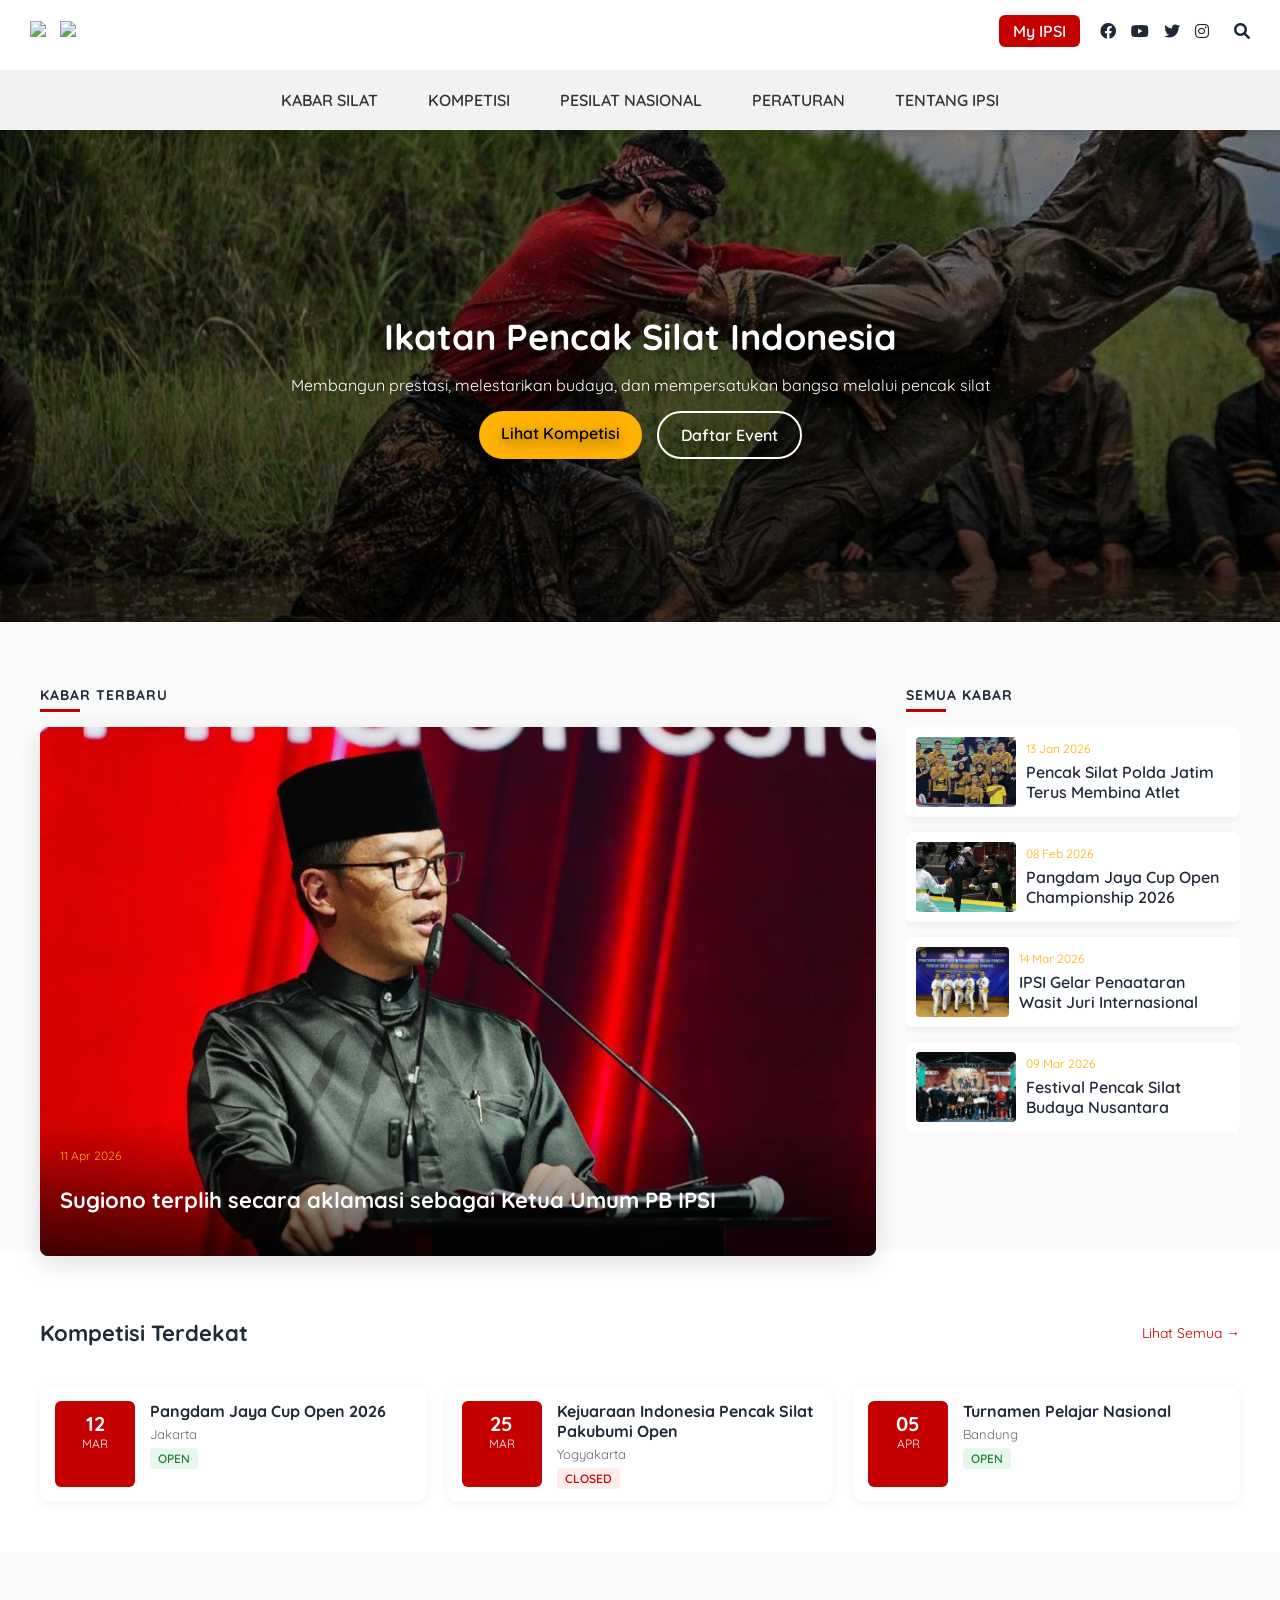
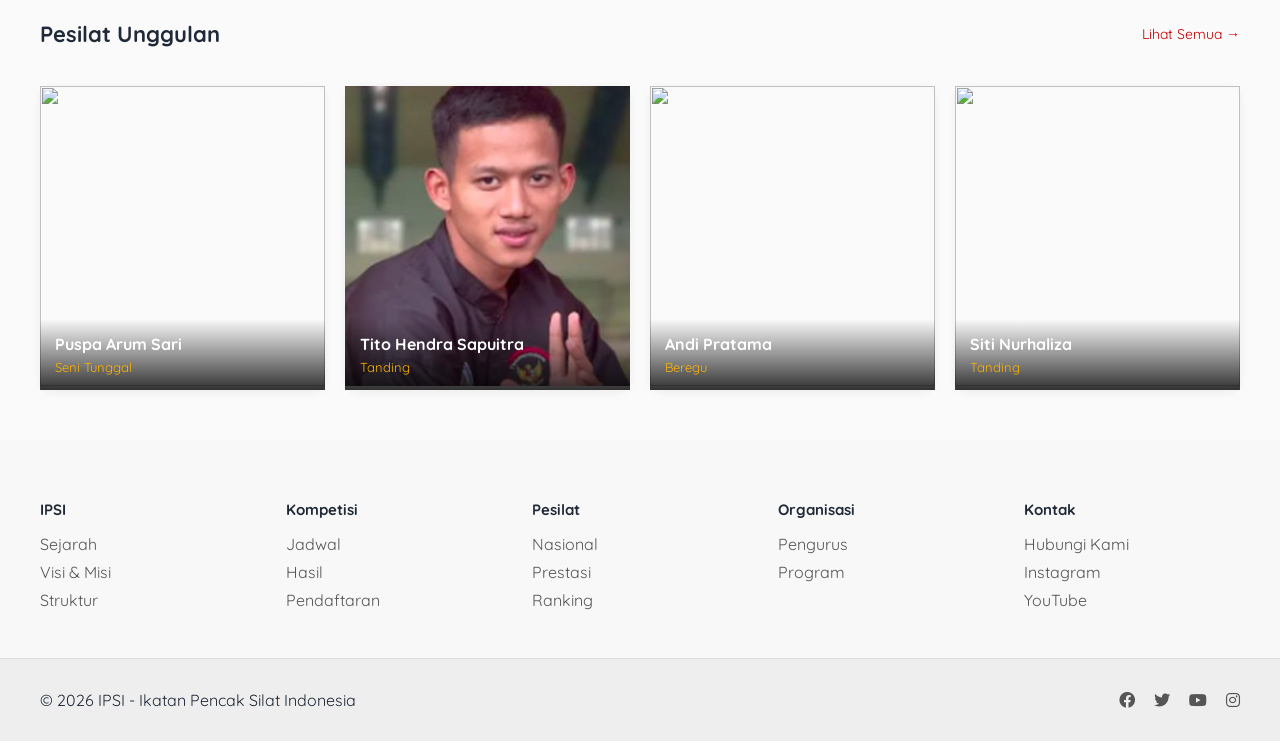
==== commit be68c61b: "Add files via upload" ====
--- a/index.html
+++ b/index.html
@@ -17,17 +17,12 @@
         <img src="https://upload.wikimedia.org/wikipedia/commons/3/35/LogoIPSI_%281%29.png">
         <img src="https://upload.wikimedia.org/wikipedia/id/thumb/e/e7/PersilatLogo.gif/250px-PersilatLogo.gif">
     </div>
-
     <div class="header-links">
-	
-	
 	    <div class="search-bar" id="search-bar">
         <input type="text" placeholder="Search...">
 		<span id="search-close">✕</span>
     </div>
-	
         <a href="login.html" class="my-ipsi-btn">My IPSI</a>
-
         <div class="social-icons">
             <i class="fab fa-facebook"></i>
             <i class="fab fa-youtube"></i>
@@ -64,7 +59,13 @@
             <li class="has-dropdown">
                 <a href="#">PESILAT NASIONAL</a>
                 <ul>
-                    <li><a href="#">Tanding</a></li>
+				<li class="has-dropdown">
+					<a href="#">Tanding</a>
+					<ul>
+						<li><a href="pesilat-putra.html">Putra</a></li>
+						<li><a href="#">Putri</a></li>
+					</ul>
+				</li>				
                     <li><a href="#">Ganda</a></li>
                     <li><a href="#">Beregu</a></li>
                 </ul>
